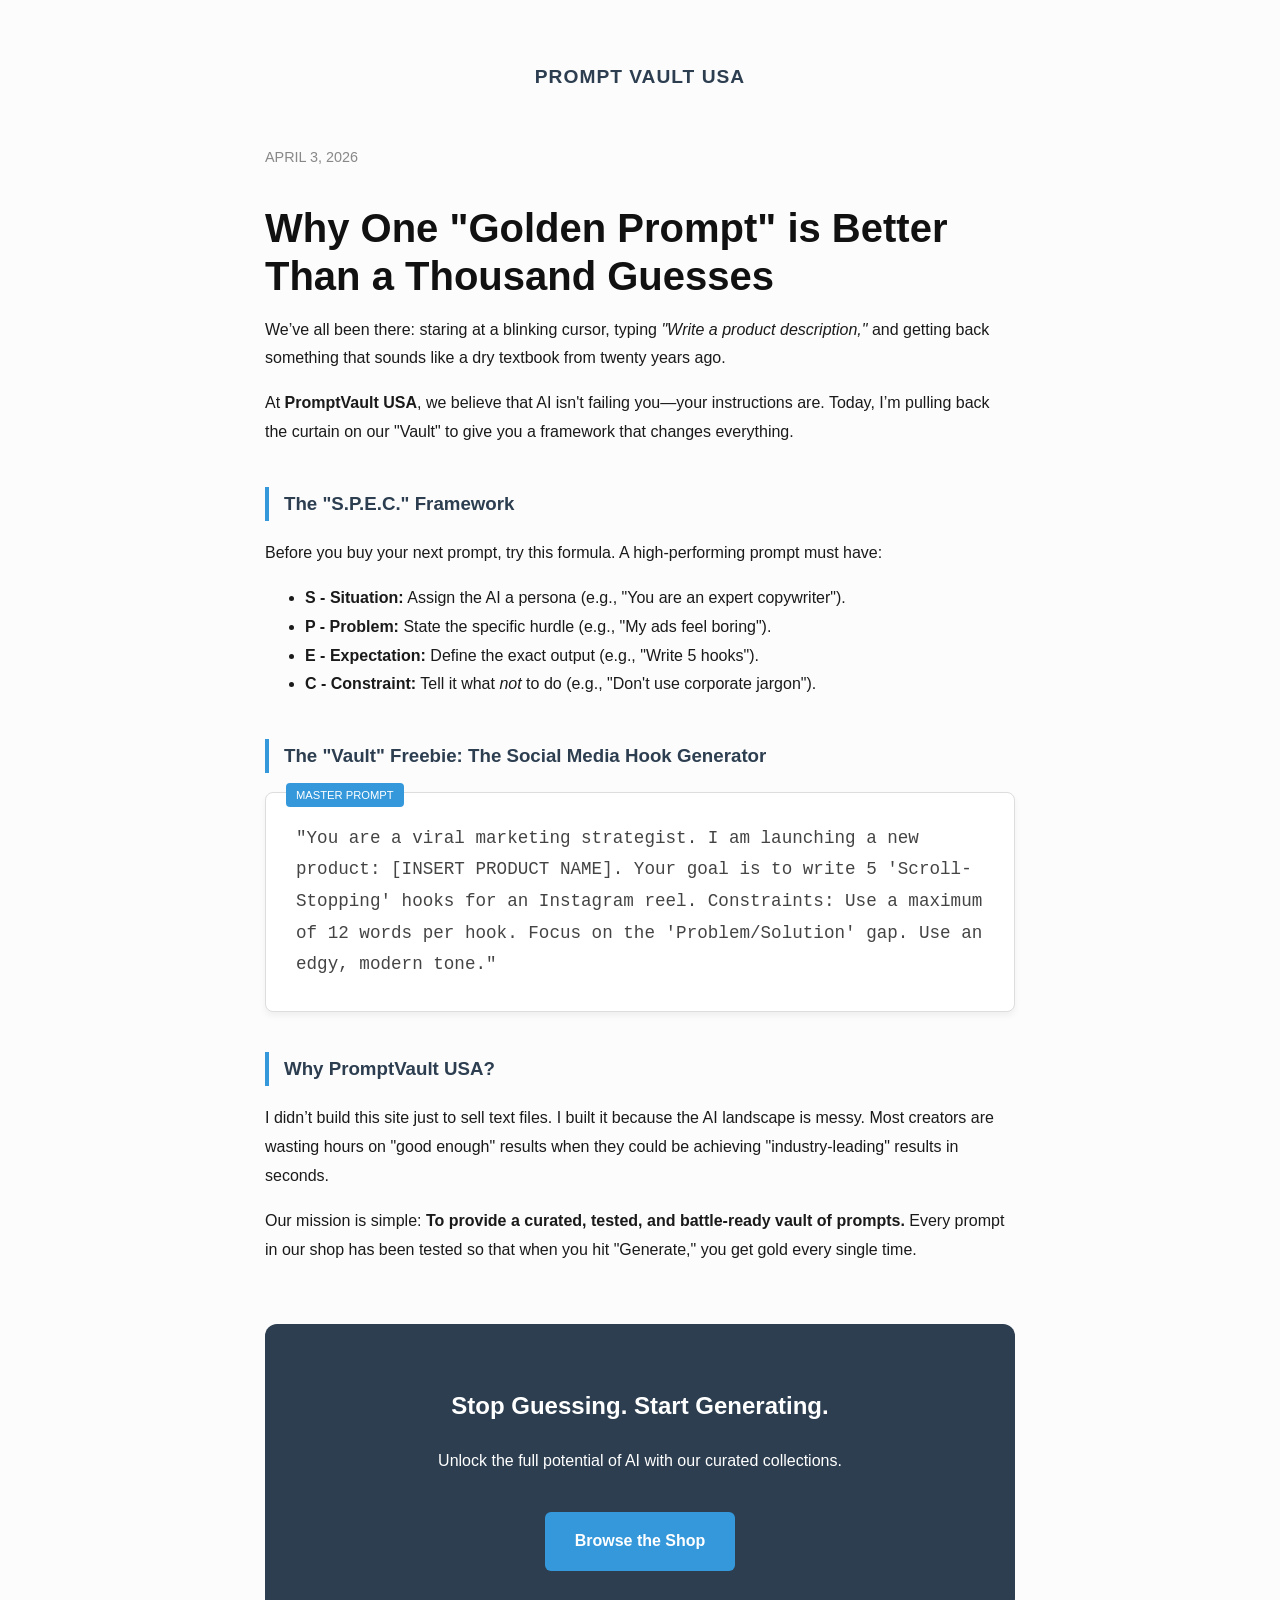
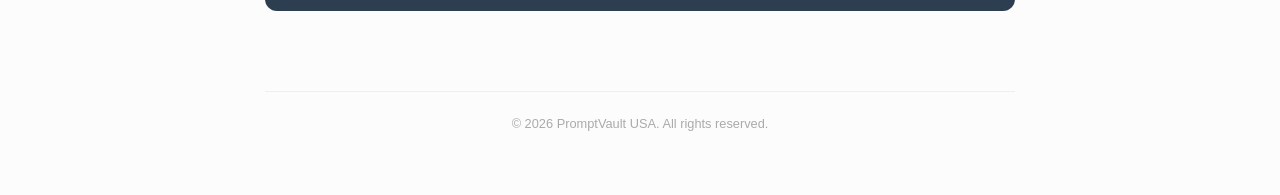
==== first-post.html @ a8b52a4d "Create first-post.html" ====
<!DOCTYPE html>
<html lang="en">
<head>
    <meta charset="UTF-8">
    <meta name="viewport" content="width=device-width, initial-scale=1.0">
    <title>The Golden Prompt | PromptVault USA</title>
    <style>
        body { font-family: 'Segoe UI', Tahoma, Geneva, Verdana, sans-serif; line-height: 1.8; color: #1a1a1a; max-width: 750px; margin: 40px auto; padding: 20px; background-color: #fcfcfc; }
        header { text-align: center; margin-bottom: 50px; }
        .logo { font-weight: bold; font-size: 1.2rem; color: #2c3e50; text-decoration: none; letter-spacing: 1px; }
        h1 { color: #111; font-size: 2.5rem; line-height: 1.2; margin-bottom: 10px; }
        .date { color: #888; font-size: 0.9rem; text-transform: uppercase; }
        h3 { color: #2c3e50; margin-top: 40px; border-left: 4px solid #3498db; padding-left: 15px; }
        .vault-box { background: #ffffff; padding: 30px; border: 1px solid #ddd; border-radius: 8px; box-shadow: 0 4px 6px rgba(0,0,0,0.05); font-family: monospace; font-size: 1.1rem; color: #444; position: relative; }
        .vault-box::before { content: "MASTER PROMPT"; position: absolute; top: -10px; left: 20px; background: #3498db; color: white; padding: 2px 10px; font-size: 0.7rem; border-radius: 4px; font-family: sans-serif; }
        .cta-container { text-align: center; margin-top: 60px; padding: 40px; background: #2c3e50; color: white; border-radius: 12px; }
        .cta-button { display: inline-block; background: #3498db; color: white; padding: 15px 30px; text-decoration: none; border-radius: 6px; font-weight: bold; margin-top: 20px; transition: 0.3s; }
        .cta-button:hover { background: #2980b9; transform: translateY(-2px); }
        footer { margin-top: 80px; text-align: center; font-size: 0.8rem; color: #aaa; border-top: 1px solid #eee; padding-top: 20px; }
    </style>
</head>
<body>

    <header>
        <a href="index.html" class="logo">PROMPT VAULT USA</a>
    </header>

    <article>
        <div class="date">April 3, 2026</div>
        <h1>Why One "Golden Prompt" is Better Than a Thousand Guesses</h1>
        
        <p>We’ve all been there: staring at a blinking cursor, typing <em>"Write a product description,"</em> and getting back something that sounds like a dry textbook from twenty years ago.</p>

        <p>At <strong>PromptVault USA</strong>, we believe that AI isn't failing you—your instructions are. Today, I’m pulling back the curtain on our "Vault" to give you a framework that changes everything.</p>

        <h3>The "S.P.E.C." Framework</h3>
        <p>Before you buy your next prompt, try this formula. A high-performing prompt must have:</p>
        <ul>
            <li><strong>S - Situation:</strong> Assign the AI a persona (e.g., "You are an expert copywriter").</li>
            <li><strong>P - Problem:</strong> State the specific hurdle (e.g., "My ads feel boring").</li>
            <li><strong>E - Expectation:</strong> Define the exact output (e.g., "Write 5 hooks").</li>
            <li><strong>C - Constraint:</strong> Tell it what <em>not</em> to do (e.g., "Don't use corporate jargon").</li>
        </ul>

        <h3>The "Vault" Freebie: The Social Media Hook Generator</h3>
        <div class="vault-box">
            "You are a viral marketing strategist. I am launching a new product: [INSERT PRODUCT NAME]. Your goal is to write 5 'Scroll-Stopping' hooks for an Instagram reel. Constraints: Use a maximum of 12 words per hook. Focus on the 'Problem/Solution' gap. Use an edgy, modern tone."
        </div>

        <h3>Why PromptVault USA?</h3>
        <p>I didn’t build this site just to sell text files. I built it because the AI landscape is messy. Most creators are wasting hours on "good enough" results when they could be achieving "industry-leading" results in seconds.</p>
        
        <p>Our mission is simple: <strong>To provide a curated, tested, and battle-ready vault of prompts.</strong> Every prompt in our shop has been tested so that when you hit "Generate," you get gold every single time.</p>
    </article>

    <div class="cta-container">
        <h2>Stop Guessing. Start Generating.</h2>
        <p>Unlock the full potential of AI with our curated collections.</p>
        <a href="index.html" class="cta-button">Browse the Shop</a>
    </div>

    <footer>
        &copy; 2026 PromptVault USA. All rights reserved.
    </footer>

</body>
</html>
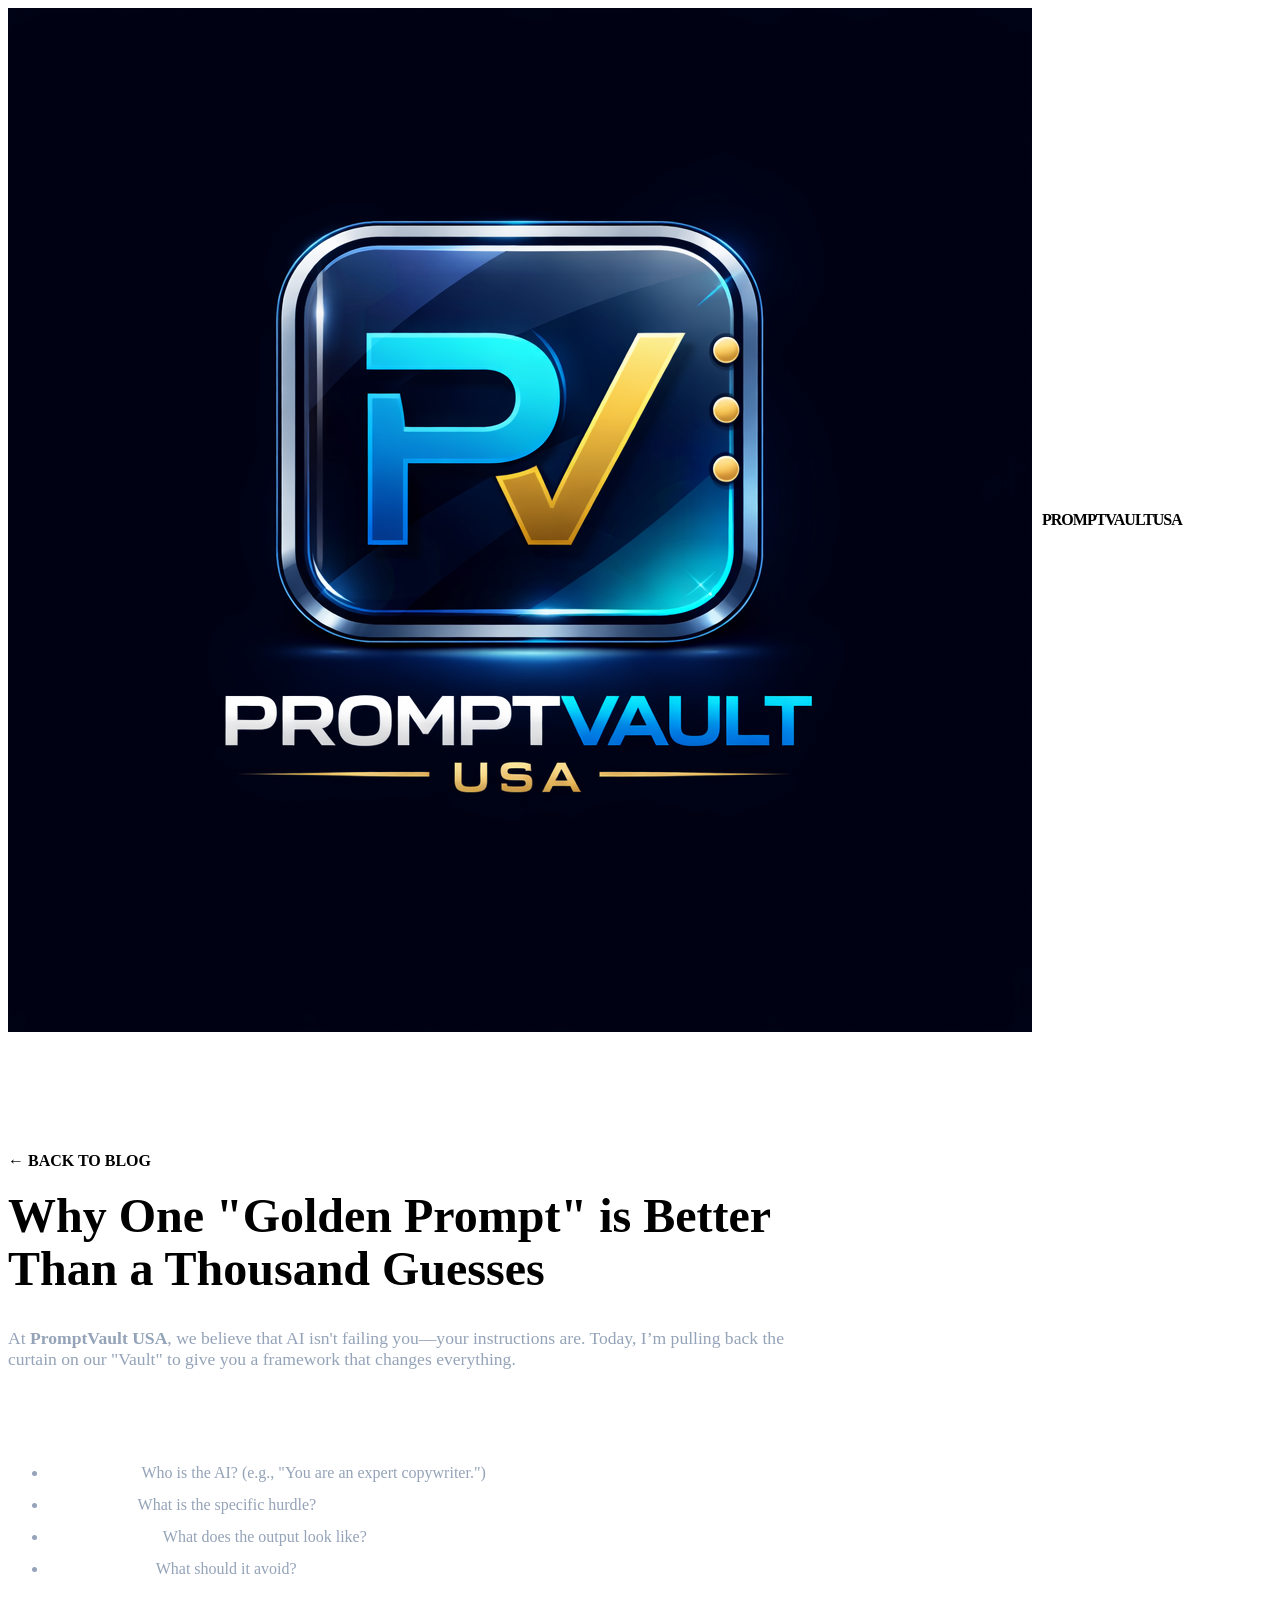
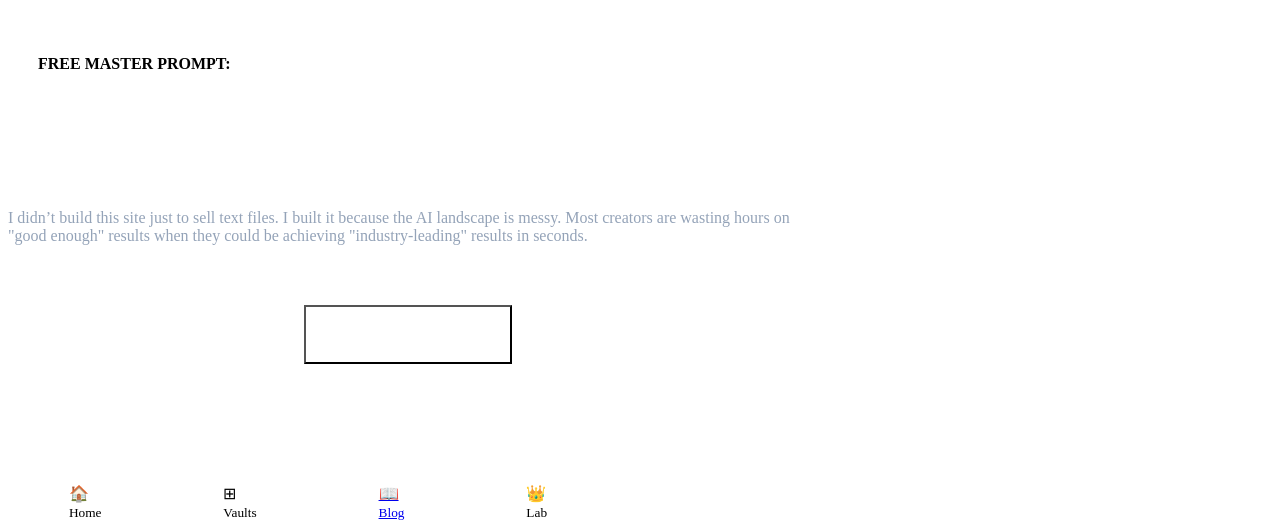
==== commit 5d4daae8: "Update first-post.html" ====
--- a/first-post.html
+++ b/first-post.html
@@ -4,64 +4,58 @@
     <meta charset="UTF-8">
     <meta name="viewport" content="width=device-width, initial-scale=1.0">
     <title>The Golden Prompt | PromptVault USA</title>
-    <style>
-        body { font-family: 'Segoe UI', Tahoma, Geneva, Verdana, sans-serif; line-height: 1.8; color: #1a1a1a; max-width: 750px; margin: 40px auto; padding: 20px; background-color: #fcfcfc; }
-        header { text-align: center; margin-bottom: 50px; }
-        .logo { font-weight: bold; font-size: 1.2rem; color: #2c3e50; text-decoration: none; letter-spacing: 1px; }
-        h1 { color: #111; font-size: 2.5rem; line-height: 1.2; margin-bottom: 10px; }
-        .date { color: #888; font-size: 0.9rem; text-transform: uppercase; }
-        h3 { color: #2c3e50; margin-top: 40px; border-left: 4px solid #3498db; padding-left: 15px; }
-        .vault-box { background: #ffffff; padding: 30px; border: 1px solid #ddd; border-radius: 8px; box-shadow: 0 4px 6px rgba(0,0,0,0.05); font-family: monospace; font-size: 1.1rem; color: #444; position: relative; }
-        .vault-box::before { content: "MASTER PROMPT"; position: absolute; top: -10px; left: 20px; background: #3498db; color: white; padding: 2px 10px; font-size: 0.7rem; border-radius: 4px; font-family: sans-serif; }
-        .cta-container { text-align: center; margin-top: 60px; padding: 40px; background: #2c3e50; color: white; border-radius: 12px; }
-        .cta-button { display: inline-block; background: #3498db; color: white; padding: 15px 30px; text-decoration: none; border-radius: 6px; font-weight: bold; margin-top: 20px; transition: 0.3s; }
-        .cta-button:hover { background: #2980b9; transform: translateY(-2px); }
-        footer { margin-top: 80px; text-align: center; font-size: 0.8rem; color: #aaa; border-top: 1px solid #eee; padding-top: 20px; }
-    </style>
+    <link rel="stylesheet" href="css/style.css">
+    <link rel="icon" type="image/png" href="logo.png">
+    <link href="https://fonts.googleapis.com/css2?family=Plus+Jakarta+Sans:wght@300;400;600;800&display=swap" rel="stylesheet">
 </head>
 <body>
+<div class="spotlight"></div>
 
-    <header>
-        <a href="index.html" class="logo">PROMPT VAULT USA</a>
-    </header>
+<header>
+    <div class="header-wrap">
+        <div onclick="window.location.href='index.html'" style="cursor:pointer; display:flex; align-items:center; gap:10px;">
+            <img src="logo.png" class="logo-box" onerror="this.src='https://via.placeholder.com/40?text=PV'">
+            <span style="font-weight:800; letter-spacing:-1px;">PROMPTVAULT<span style="color:var(--secondary)">USA</span></span>
+        </div>
+    </div>
+</header>
 
-    <article>
-        <div class="date">April 3, 2026</div>
-        <h1>Why One "Golden Prompt" is Better Than a Thousand Guesses</h1>
-        
-        <p>We’ve all been there: staring at a blinking cursor, typing <em>"Write a product description,"</em> and getting back something that sounds like a dry textbook from twenty years ago.</p>
+<div class="container" style="padding-top: 120px; padding-bottom: 120px; max-width: 800px;">
+    <a href="blog.html" style="color:var(--accent); text-decoration:none; font-weight:800;">&larr; BACK TO BLOG</a>
+    
+    <h1 style="font-size:3rem; margin-top:20px; line-height:1.1;">Why One <span class="highlight-text">"Golden Prompt"</span> is Better Than a Thousand Guesses</h1>
+    <p style="color:#94a3b8; font-size:1.1rem; margin-top:20px;">At <strong>PromptVault USA</strong>, we believe that AI isn't failing you—your instructions are. Today, I’m pulling back the curtain on our "Vault" to give you a framework that changes everything.</p>
 
-        <p>At <strong>PromptVault USA</strong>, we believe that AI isn't failing you—your instructions are. Today, I’m pulling back the curtain on our "Vault" to give you a framework that changes everything.</p>
+    <h2 style="color:white; margin-top:40px;">The "S.P.E.C." Framework</h2>
+    <ul style="color:#94a3b8; line-height:2;">
+        <li><strong style="color:white;">S - Situation:</strong> Who is the AI? (e.g., "You are an expert copywriter.")</li>
+        <li><strong style="color:white;">P - Problem:</strong> What is the specific hurdle?</li>
+        <li><strong style="color:white;">E - Expectation:</strong> What does the output look like?</li>
+        <li><strong style="color:white;">C - Constraint:</strong> What should it avoid?</li>
+    </ul>
 
-        <h3>The "S.P.E.C." Framework</h3>
-        <p>Before you buy your next prompt, try this formula. A high-performing prompt must have:</p>
-        <ul>
-            <li><strong>S - Situation:</strong> Assign the AI a persona (e.g., "You are an expert copywriter").</li>
-            <li><strong>P - Problem:</strong> State the specific hurdle (e.g., "My ads feel boring").</li>
-            <li><strong>E - Expectation:</strong> Define the exact output (e.g., "Write 5 hooks").</li>
-            <li><strong>C - Constraint:</strong> Tell it what <em>not</em> to do (e.g., "Don't use corporate jargon").</li>
-        </ul>
-
-        <h3>The "Vault" Freebie: The Social Media Hook Generator</h3>
-        <div class="vault-box">
+    <div style="background:var(--glass); border:2px solid var(--accent); border-radius:20px; padding:30px; margin:40px 0;">
+        <h4 style="color:var(--accent); margin-top:0;">FREE MASTER PROMPT:</h4>
+        <code style="color:white; font-family:monospace; display:block; margin-top:10px;">
             "You are a viral marketing strategist. I am launching a new product: [INSERT PRODUCT NAME]. Your goal is to write 5 'Scroll-Stopping' hooks for an Instagram reel. Constraints: Use a maximum of 12 words per hook. Focus on the 'Problem/Solution' gap. Use an edgy, modern tone."
-        </div>
-
-        <h3>Why PromptVault USA?</h3>
-        <p>I didn’t build this site just to sell text files. I built it because the AI landscape is messy. Most creators are wasting hours on "good enough" results when they could be achieving "industry-leading" results in seconds.</p>
-        
-        <p>Our mission is simple: <strong>To provide a curated, tested, and battle-ready vault of prompts.</strong> Every prompt in our shop has been tested so that when you hit "Generate," you get gold every single time.</p>
-    </article>
-
-    <div class="cta-container">
-        <h2>Stop Guessing. Start Generating.</h2>
-        <p>Unlock the full potential of AI with our curated collections.</p>
-        <a href="index.html" class="cta-button">Browse the Shop</a>
+        </code>
     </div>
 
-    <footer>
-        &copy; 2026 PromptVault USA. All rights reserved.
-    </footer>
+    <p style="color:#94a3b8;">I didn’t build this site just to sell text files. I built it because the AI landscape is messy. Most creators are wasting hours on "good enough" results when they could be achieving "industry-leading" results in seconds.</p>
+
+    <div style="text-align:center; margin-top:60px;">
+        <button onclick="window.location.href='index.html'" class="btn-main" style="background:var(--success); color:white; padding: 20px 40px;">Enter the Asset Vault</button>
+    </div>
+</div>
+
+<nav class="bottom-nav">
+    <div style="width:100%; max-width:600px; display:flex; justify-content:space-around;">
+        <a class="nav-item" onclick="window.location.href='index.html'">🏠<br><small>Home</small></a>
+        <a class="nav-item" onclick="window.location.href='index.html'">⊞<br><small>Vaults</small></a>
+        <a class="nav-item active" href="blog.html">📖<br><small>Blog</small></a>
+        <a class="nav-item" onclick="window.location.href='index.html'">👑<br><small>Lab</small></a>
+    </div>
+</nav>
 
 </body>
 </html>
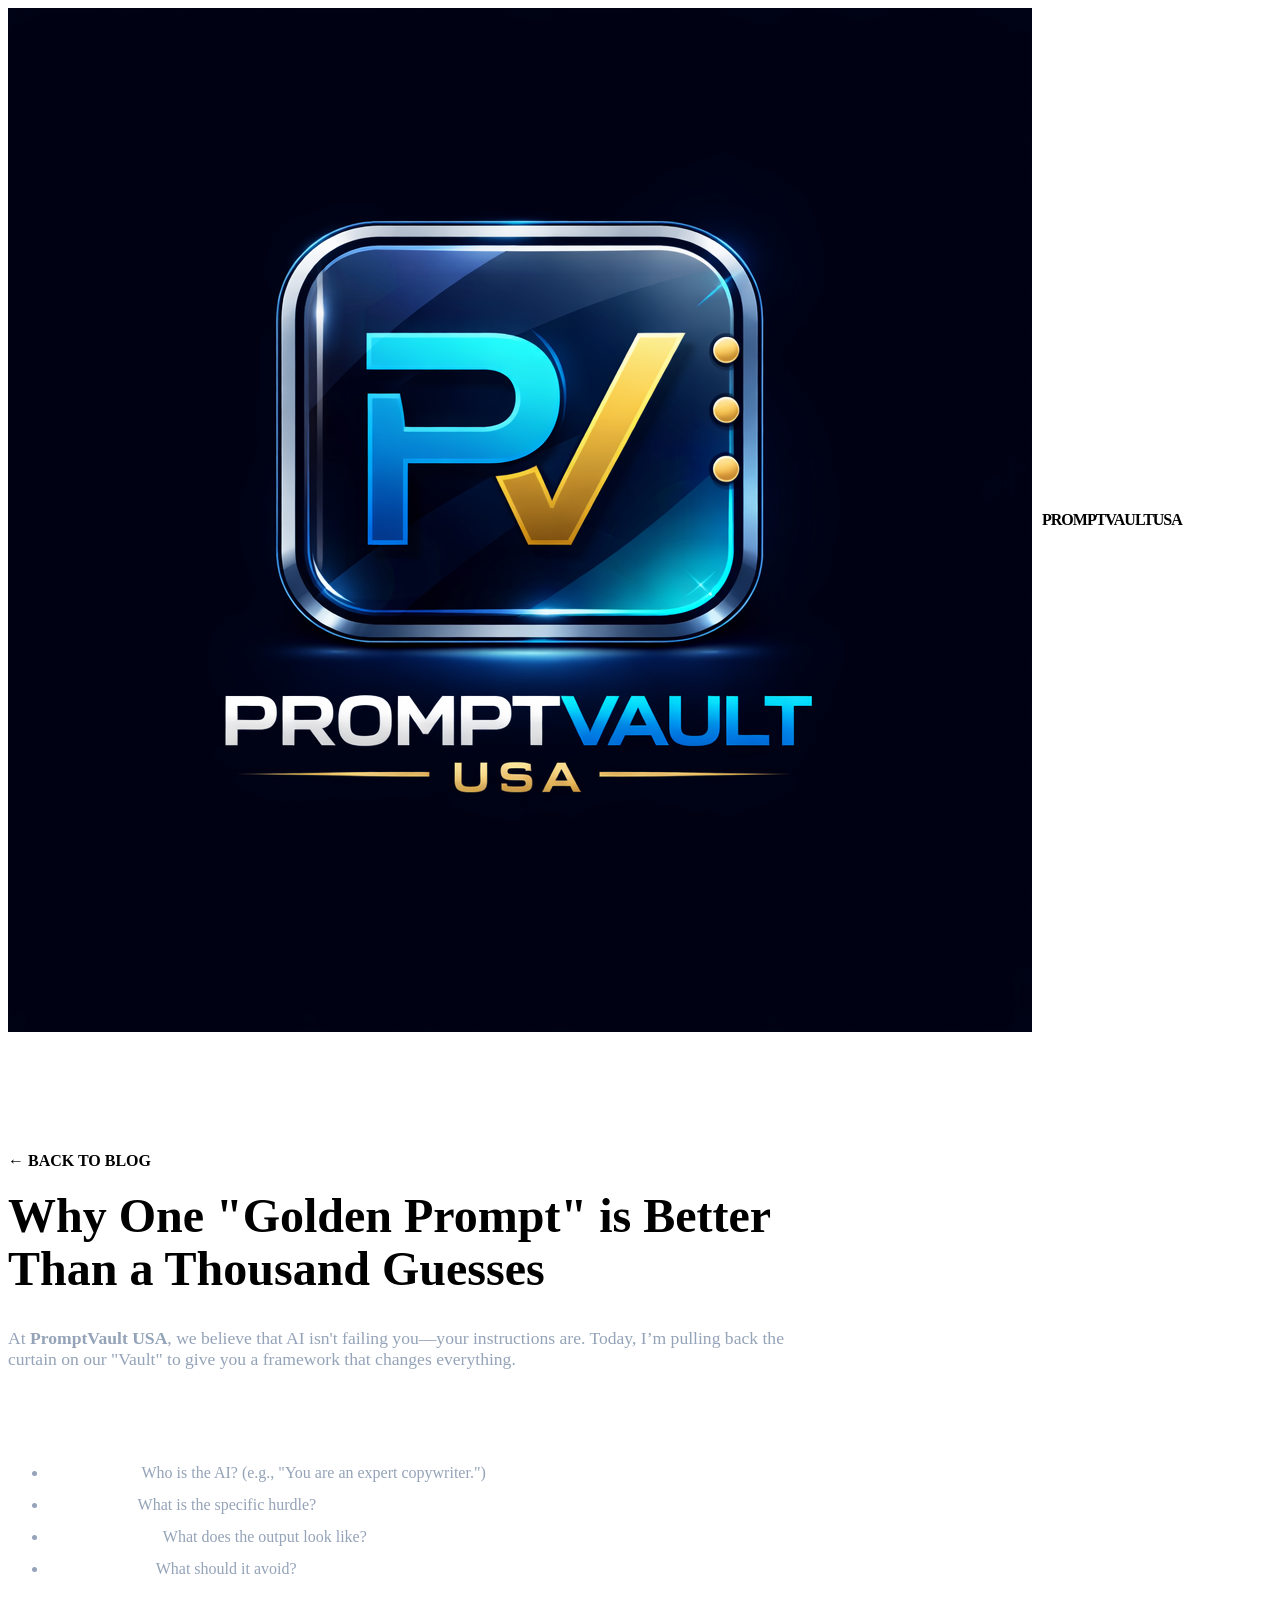
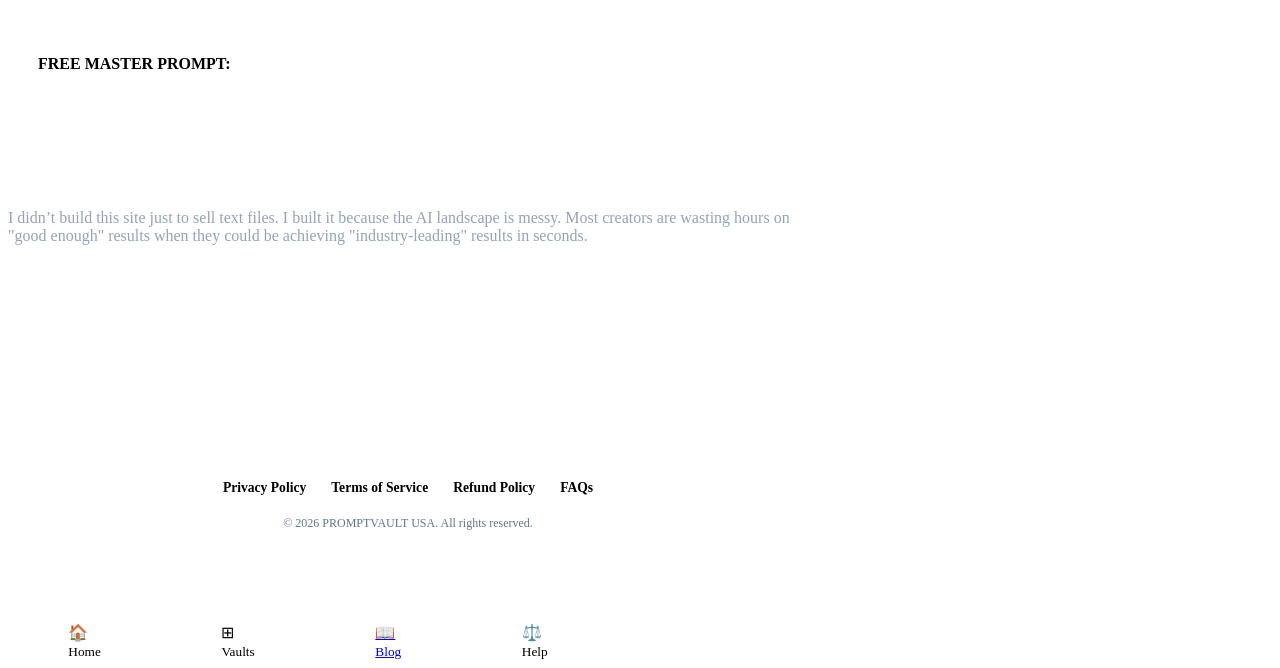
==== commit bc9c3d00: "Update first-post.html" ====
--- a/first-post.html
+++ b/first-post.html
@@ -20,7 +20,7 @@
     </div>
 </header>
 
-<div class="container" style="padding-top: 120px; padding-bottom: 120px; max-width: 800px;">
+<div class="container" style="padding-top: 120px; padding-bottom: 40px; max-width: 800px;">
     <a href="blog.html" style="color:var(--accent); text-decoration:none; font-weight:800;">&larr; BACK TO BLOG</a>
     
     <h1 style="font-size:3rem; margin-top:20px; line-height:1.1;">Why One <span class="highlight-text">"Golden Prompt"</span> is Better Than a Thousand Guesses</h1>
@@ -44,16 +44,26 @@
     <p style="color:#94a3b8;">I didn’t build this site just to sell text files. I built it because the AI landscape is messy. Most creators are wasting hours on "good enough" results when they could be achieving "industry-leading" results in seconds.</p>
 
     <div style="text-align:center; margin-top:60px;">
-        <button onclick="window.location.href='index.html'" class="btn-main" style="background:var(--success); color:white; padding: 20px 40px;">Enter the Asset Vault</button>
+        <button onclick="window.location.href='index.html?page=browse'" class="btn-main" style="background:var(--success); color:white; padding: 20px 40px; cursor:pointer; border:none; border-radius:50px; font-weight:800; width: 100%; max-width: 400px;">Enter the Asset Vault</button>
     </div>
+
+    <footer style="margin-top: 80px; padding: 40px 20px; border-top: 1px solid var(--border); text-align: center;">
+        <div style="display: flex; flex-wrap: wrap; justify-content: center; gap: 25px; margin-bottom: 20px; font-size: 0.85rem; font-weight: 600;">
+            <a href="legal.html" style="color: var(--text-gray); text-decoration: none;">Privacy Policy</a>
+            <a href="legal.html" style="color: var(--text-gray); text-decoration: none;">Terms of Service</a>
+            <a href="legal.html" style="color: var(--text-gray); text-decoration: none;">Refund Policy</a>
+            <a href="legal.html" style="color: var(--text-gray); text-decoration: none;">FAQs</a>
+        </div>
+        <p style="color: #64748b; font-size: 0.75rem;">&copy; 2026 PROMPTVAULT USA. All rights reserved.</p>
+    </footer>
 </div>
 
 <nav class="bottom-nav">
     <div style="width:100%; max-width:600px; display:flex; justify-content:space-around;">
         <a class="nav-item" onclick="window.location.href='index.html'">🏠<br><small>Home</small></a>
-        <a class="nav-item" onclick="window.location.href='index.html'">⊞<br><small>Vaults</small></a>
+        <a class="nav-item" onclick="window.location.href='index.html?page=browse'">⊞<br><small>Vaults</small></a>
         <a class="nav-item active" href="blog.html">📖<br><small>Blog</small></a>
-        <a class="nav-item" onclick="window.location.href='index.html'">👑<br><small>Lab</small></a>
+        <a class="nav-item" onclick="window.location.href='legal.html'">⚖️<br><small>Help</small></a>
     </div>
 </nav>
 
